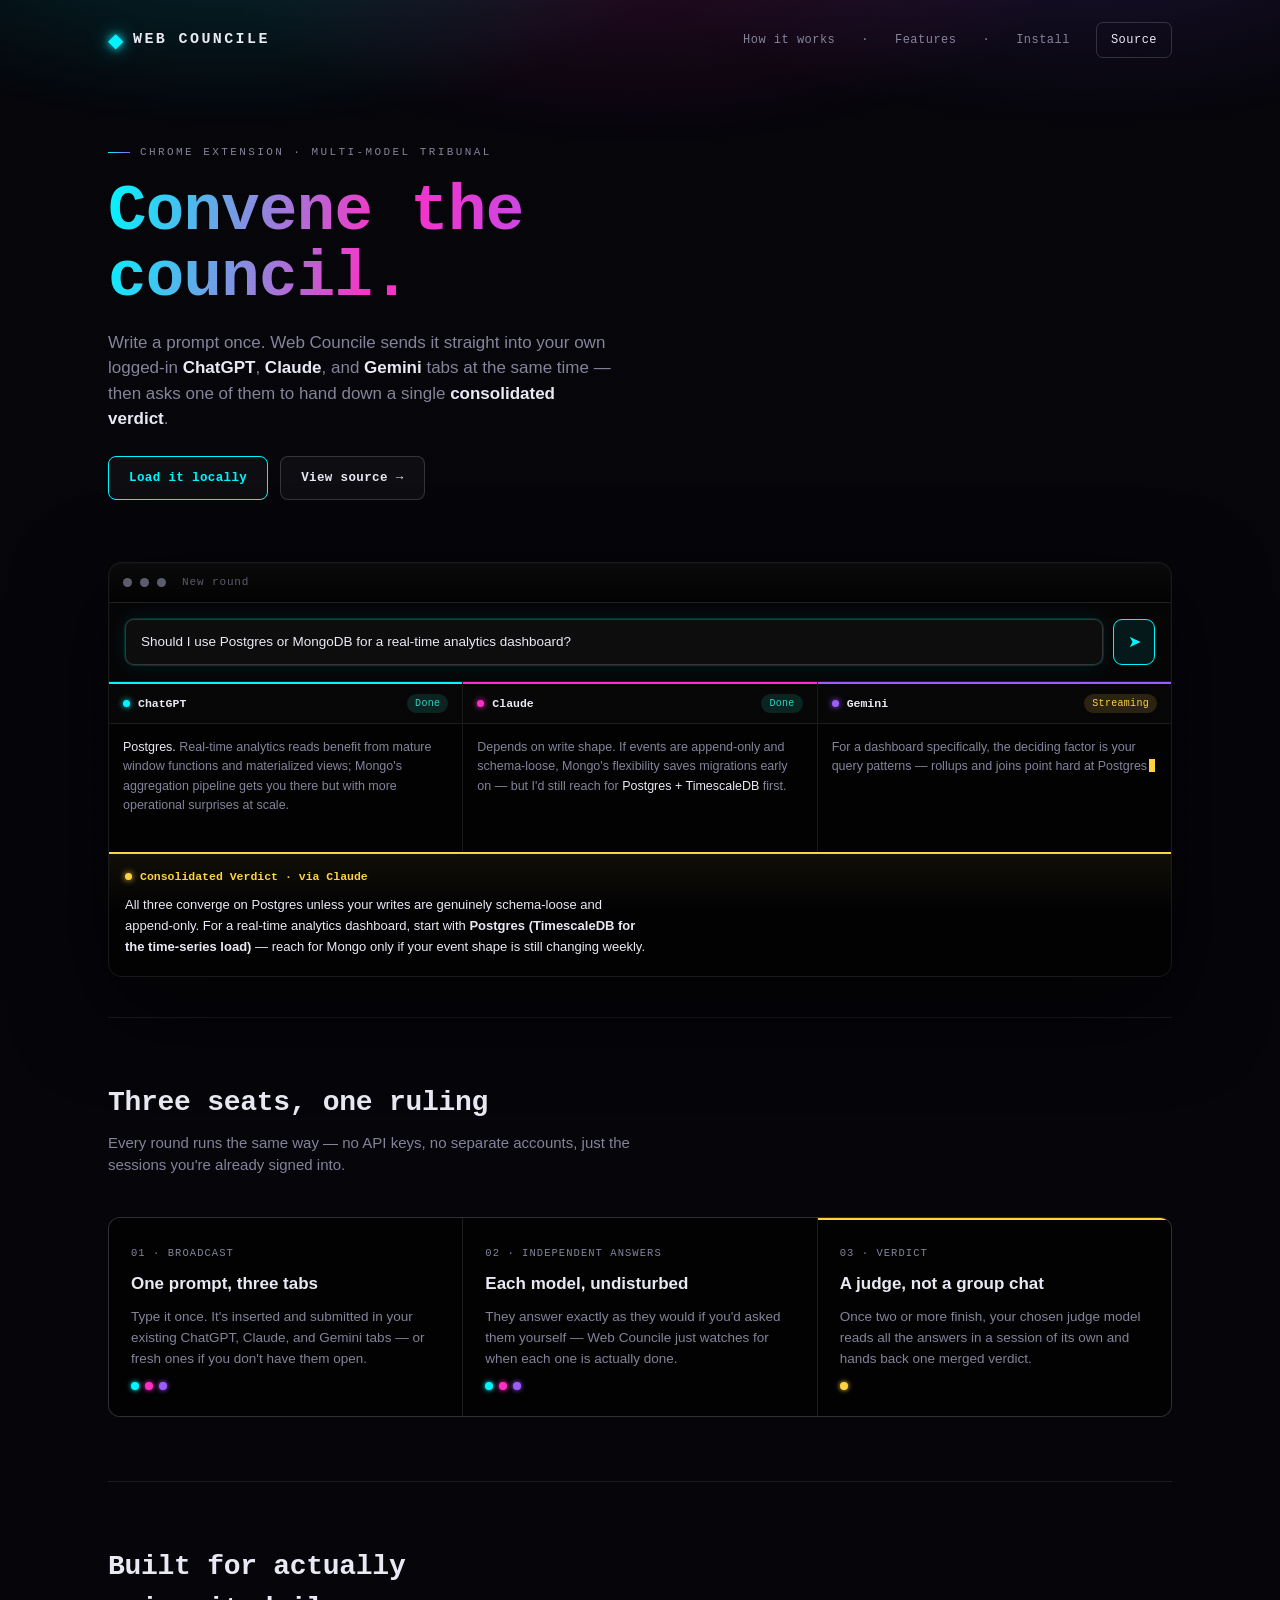
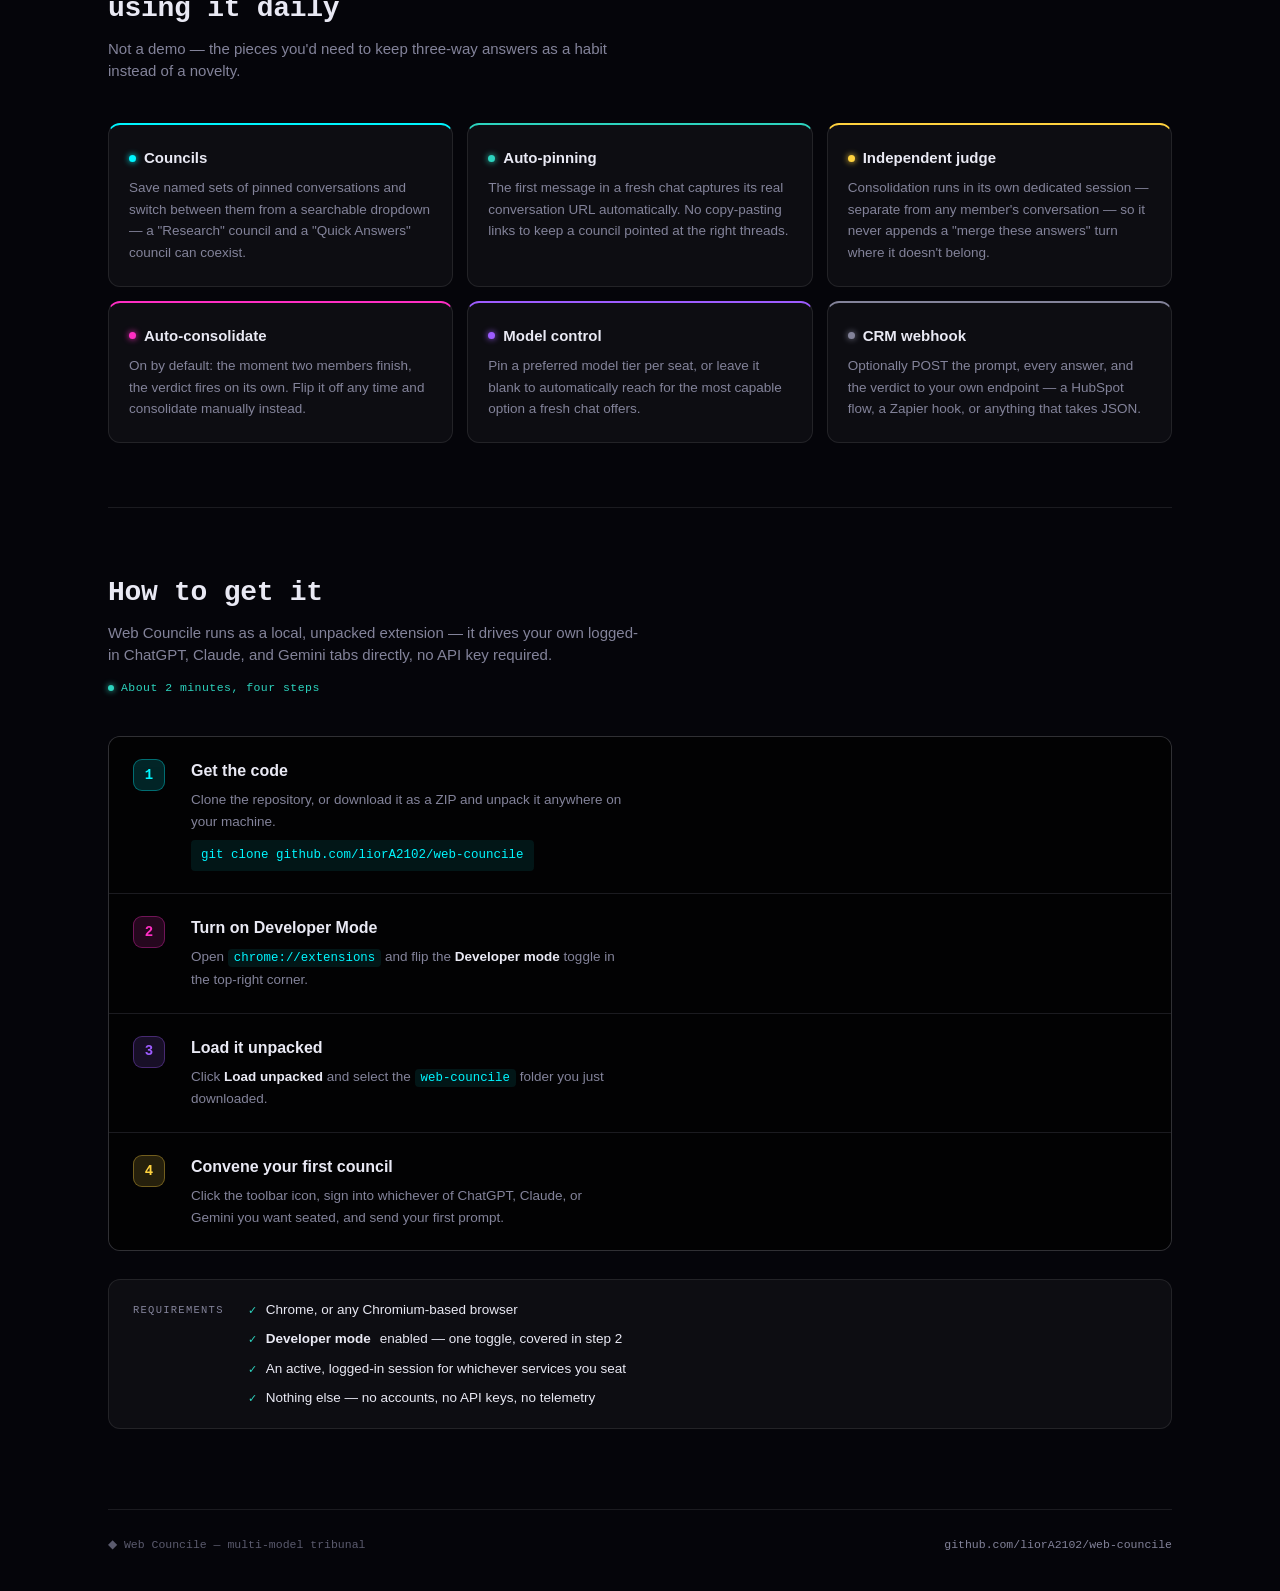
==== docs/index.html @ 03824146 "Add a landing page for GitHub Pages Standalone marketing page reusing the extension's own dark cyber" ====
<!doctype html>
<html lang="en">
<head>
<meta charset="utf-8" />
<meta name="viewport" content="width=device-width, initial-scale=1" />
<title>Web Councile — Multi-Model Tribunal</title>
<meta name="description" content="Web Councile — a Chrome extension that broadcasts one prompt to your ChatGPT, Claude, and Gemini sessions, then hands back a consolidated verdict." />
<style>
  :root {
    color-scheme: dark;

    --bg: #05050a;
    --bg-deep: #020203;
    --panel: rgba(255, 255, 255, 0.035);
    --panel-strong: rgba(255, 255, 255, 0.06);
    --border: rgba(255, 255, 255, 0.09);
    --border-strong: rgba(255, 255, 255, 0.16);
    --fg: #e9e9f4;
    --muted: #83839a;
    --muted-dim: #5b5b6e;

    --cyan: #00f6ff;
    --magenta: #ff2ec4;
    --violet: #9d5cff;
    --gold: #ffd23f;
    --teal: #2dd4bf;
    --red: #ff4d6d;

    --mono: "JetBrains Mono", "Fira Code", "Cascadia Code", ui-monospace,
      "SF Mono", Menlo, Consolas, monospace;
    --sans: -apple-system, "Segoe UI", "Helvetica Neue", Arial, sans-serif;
  }

  * {
    box-sizing: border-box;
  }

  html {
    background: var(--bg);
  }

  body {
    margin: 0;
    font-family: var(--sans);
    background: var(--bg);
    color: var(--fg);
    line-height: 1.5;
    overflow-x: hidden;
  }

  h1, h2, h3 {
    text-wrap: balance;
    margin: 0;
  }

  p {
    margin: 0;
  }

  a {
    color: inherit;
  }

  ::selection {
    background: rgba(0, 246, 255, 0.25);
    color: var(--fg);
  }

  /* ---------- ambience (lifted from the product itself) ---------- */

  .glow-ambient {
    position: fixed;
    inset: 0;
    z-index: 0;
    pointer-events: none;
    background:
      radial-gradient(ellipse 60% 40% at 18% -10%, rgba(0, 246, 255, 0.16), transparent 60%),
      radial-gradient(ellipse 55% 35% at 50% -5%, rgba(255, 46, 196, 0.13), transparent 60%),
      radial-gradient(ellipse 60% 40% at 85% -10%, rgba(157, 92, 255, 0.16), transparent 60%),
      radial-gradient(ellipse 80% 60% at 50% 110%, rgba(255, 210, 63, 0.06), transparent 60%);
  }

  .scanlines {
    position: fixed;
    inset: 0;
    z-index: 30;
    pointer-events: none;
    mix-blend-mode: overlay;
    opacity: 0.45;
    background: repeating-linear-gradient(
      to bottom,
      rgba(255, 255, 255, 0.035) 0px,
      rgba(255, 255, 255, 0.035) 1px,
      transparent 1px,
      transparent 3px
    );
  }

  .page {
    position: relative;
    z-index: 1;
    max-width: 1120px;
    margin: 0 auto;
    padding: 0 28px;
  }

  /* ---------- nav ---------- */

  .nav {
    position: relative;
    z-index: 2;
    display: flex;
    align-items: center;
    justify-content: space-between;
    padding: 22px 28px;
    max-width: 1120px;
    margin: 0 auto;
  }

  .brand {
    display: flex;
    align-items: center;
    gap: 10px;
  }

  .brand-mark {
    color: var(--cyan);
    font-size: 20px;
    text-shadow: 0 0 8px var(--cyan), 0 0 20px rgba(0, 246, 255, 0.6);
    animation: flicker 6s infinite;
  }

  .brand-word {
    font-family: var(--mono);
    font-size: 15px;
    font-weight: 700;
    letter-spacing: 0.16em;
  }

  .nav-links {
    display: flex;
    align-items: center;
    gap: 26px;
    font-family: var(--mono);
    font-size: 12px;
    letter-spacing: 0.04em;
    color: var(--muted);
  }

  .nav-links a {
    text-decoration: none;
    transition: color 0.15s ease;
  }

  .nav-links a:hover,
  .nav-links a:focus-visible {
    color: var(--fg);
  }

  .nav-links .nav-cta {
    padding: 8px 14px;
    border: 1px solid var(--border-strong);
    border-radius: 7px;
    color: var(--fg);
  }

  .nav-links .nav-cta:hover {
    border-color: var(--teal);
    color: var(--teal);
  }

  @media (max-width: 720px) {
    .nav-links span.sep {
      display: none;
    }
    .nav-links a:not(.nav-cta) {
      display: none;
    }
  }

  /* ---------- hero ---------- */

  .hero {
    position: relative;
    padding: 64px 0 40px;
    display: grid;
    gap: 18px;
    justify-items: start;
    opacity: 0;
    animation: rise 0.7s ease 0.05s forwards;
  }

  .eyebrow {
    font-family: var(--mono);
    font-size: 11px;
    letter-spacing: 0.22em;
    text-transform: uppercase;
    color: var(--muted);
    display: flex;
    align-items: center;
    gap: 10px;
  }

  .eyebrow::before {
    content: "";
    width: 22px;
    height: 1px;
    background: linear-gradient(90deg, var(--cyan), var(--violet));
  }

  .hero h1 {
    font-family: var(--mono);
    font-weight: 700;
    font-size: clamp(38px, 6vw, 64px);
    line-height: 1.04;
    letter-spacing: -0.01em;
    background: linear-gradient(100deg, var(--cyan) 0%, var(--magenta) 45%, var(--violet) 85%);
    -webkit-background-clip: text;
    background-clip: text;
    color: transparent;
    max-width: 16ch;
  }

  .hero-sub {
    font-size: 17px;
    color: var(--muted);
    max-width: 54ch;
  }

  .hero-sub b {
    color: var(--fg);
    font-weight: 600;
  }

  .hero-ctas {
    display: flex;
    gap: 12px;
    margin-top: 6px;
    flex-wrap: wrap;
  }

  .btn {
    font-family: var(--mono);
    font-size: 12.5px;
    font-weight: 600;
    letter-spacing: 0.03em;
    padding: 12px 20px;
    border-radius: 8px;
    border: 1px solid var(--border-strong);
    background: var(--panel);
    color: var(--fg);
    cursor: pointer;
    text-decoration: none;
    display: inline-flex;
    align-items: center;
    gap: 8px;
    transition: border-color 0.15s ease, box-shadow 0.15s ease, background 0.15s ease, transform 0.05s ease;
  }

  .btn:active {
    transform: translateY(1px);
  }

  .btn-primary {
    border-color: var(--cyan);
    color: var(--cyan);
  }

  .btn-primary:hover,
  .btn-primary:focus-visible {
    background: rgba(0, 246, 255, 0.08);
    box-shadow: 0 0 20px rgba(0, 246, 255, 0.35);
  }

  .btn-ghost:hover,
  .btn-ghost:focus-visible {
    border-color: var(--fg);
  }

  a.btn:focus-visible,
  button:focus-visible {
    outline: 2px solid var(--teal);
    outline-offset: 2px;
  }

  /* ---------- mockup (recreates the real product UI) ---------- */

  .mockup-wrap {
    margin-top: 44px;
    width: 100%;
    opacity: 0;
    animation: rise 0.7s ease 0.28s forwards;
  }

  .mockup {
    width: 100%;
    border: 1px solid var(--border);
    border-radius: 14px;
    background: var(--bg-deep);
    box-shadow: 0 30px 90px rgba(0, 0, 0, 0.55), 0 0 0 1px rgba(255, 255, 255, 0.02) inset;
    overflow: hidden;
  }

  .mockup-bar {
    display: flex;
    align-items: center;
    gap: 8px;
    padding: 11px 14px;
    border-bottom: 1px solid var(--border);
    background: linear-gradient(to bottom, rgba(255, 255, 255, 0.03), transparent);
  }

  .mockup-dot {
    width: 9px;
    height: 9px;
    border-radius: 50%;
    background: var(--muted-dim);
  }

  .mockup-title {
    margin-left: 8px;
    font-family: var(--mono);
    font-size: 11px;
    letter-spacing: 0.08em;
    color: var(--muted-dim);
  }

  .mock-composer {
    display: flex;
    gap: 10px;
    padding: 16px;
    border-bottom: 1px solid var(--border);
    background: rgba(255, 255, 255, 0.012);
  }

  .mock-prompt {
    flex: 1;
    padding: 12px 15px;
    border-radius: 9px;
    border: 1px solid var(--border-strong);
    background: var(--panel);
    color: var(--fg);
    font-size: 13.5px;
    line-height: 1.5;
    box-shadow: 0 0 0 1px rgba(0, 246, 255, 0.14), 0 0 18px rgba(0, 246, 255, 0.1);
  }

  .mock-send {
    align-self: stretch;
    flex: none;
    width: 42px;
    border-radius: 9px;
    border: 1px solid var(--cyan);
    color: var(--cyan);
    background: rgba(0, 246, 255, 0.08);
    display: flex;
    align-items: center;
    justify-content: center;
    font-size: 16px;
  }

  .mockup-cols {
    display: grid;
    grid-template-columns: repeat(3, 1fr);
    gap: 1px;
    background: var(--border);
  }

  .mcol {
    background: var(--bg-deep);
    border-top: 2px solid transparent;
    min-width: 0;
  }

  .mcol[data-seat="chatgpt"] { border-top-color: var(--cyan); }
  .mcol[data-seat="claude"] { border-top-color: var(--magenta); }
  .mcol[data-seat="gemini"] { border-top-color: var(--violet); }

  .mcol-head {
    display: flex;
    align-items: center;
    gap: 8px;
    padding: 10px 14px;
    border-bottom: 1px solid var(--border);
    background: rgba(255, 255, 255, 0.015);
  }

  .mseat-dot {
    width: 7px;
    height: 7px;
    border-radius: 50%;
    flex: none;
  }

  .mcol[data-seat="chatgpt"] .mseat-dot { background: var(--cyan); box-shadow: 0 0 6px var(--cyan); }
  .mcol[data-seat="claude"] .mseat-dot { background: var(--magenta); box-shadow: 0 0 6px var(--magenta); }
  .mcol[data-seat="gemini"] .mseat-dot { background: var(--violet); box-shadow: 0 0 6px var(--violet); }

  .mcol-name {
    font-family: var(--mono);
    font-weight: 600;
    font-size: 11.5px;
  }

  .mstatus {
    margin-left: auto;
    font-family: var(--mono);
    font-size: 10px;
    letter-spacing: 0.03em;
    padding: 2px 8px;
    border-radius: 999px;
    background: rgba(255, 255, 255, 0.04);
    color: var(--muted);
  }

  .mstatus.done { background: rgba(45, 212, 191, 0.14); color: var(--teal); }
  .mstatus.live { background: rgba(255, 210, 63, 0.14); color: var(--gold); }

  .mresponse {
    padding: 14px;
    font-size: 12.5px;
    line-height: 1.55;
    color: var(--muted);
    min-height: 128px;
  }

  .mresponse b {
    color: var(--fg);
    font-weight: 500;
  }

  .cursor {
    display: inline-block;
    width: 6px;
    height: 13px;
    background: var(--gold);
    margin-left: 2px;
    vertical-align: -2px;
    animation: blink 1s step-end infinite;
  }

  .mverdict {
    border-top: 2px solid var(--gold);
    background: linear-gradient(to bottom, rgba(255, 210, 63, 0.06), var(--bg-deep) 45%);
    padding: 14px 16px 18px;
  }

  .mverdict-head {
    display: flex;
    align-items: center;
    gap: 8px;
    margin-bottom: 10px;
  }

  .mverdict-head .mseat-dot {
    background: var(--gold);
    box-shadow: 0 0 6px var(--gold);
  }

  .mverdict-name {
    font-family: var(--mono);
    font-weight: 600;
    font-size: 11.5px;
    color: var(--gold);
  }

  .mverdict p {
    font-size: 13px;
    line-height: 1.6;
    color: var(--fg);
    max-width: 72ch;
  }

  @media (max-width: 760px) {
    .mockup-cols { grid-template-columns: 1fr; }
    .mresponse { min-height: 0; }
  }

  /* ---------- process ---------- */

  .process {
    padding: 64px 0;
    border-top: 1px solid var(--border);
  }

  .section-head {
    display: grid;
    gap: 8px;
    margin-bottom: 40px;
    max-width: 60ch;
  }

  .section-head h2 {
    font-family: var(--mono);
    font-size: clamp(22px, 3vw, 28px);
    letter-spacing: -0.01em;
  }

  .section-head p {
    color: var(--muted);
    font-size: 15px;
  }

  .steps {
    display: grid;
    grid-template-columns: repeat(3, 1fr);
    gap: 1px;
    background: var(--border);
    border: 1px solid var(--border);
    border-radius: 12px;
    overflow: hidden;
  }

  .step {
    background: var(--bg-deep);
    padding: 26px 22px;
    display: grid;
    gap: 10px;
    border-top: 2px solid transparent;
  }

  .step[data-tone="mix"] { border-top-image: linear-gradient(90deg, var(--cyan), var(--magenta), var(--violet)) 1; }
  .step[data-tone="gold"] { border-top-color: var(--gold); }

  .step-label {
    font-family: var(--mono);
    font-size: 10.5px;
    letter-spacing: 0.1em;
    text-transform: uppercase;
    color: var(--muted);
  }

  .step h3 {
    font-size: 17px;
    font-weight: 600;
  }

  .step p {
    color: var(--muted);
    font-size: 13.5px;
    line-height: 1.55;
  }

  .step-seats {
    display: flex;
    gap: 6px;
    margin-top: 2px;
  }

  .seat-chip {
    width: 8px;
    height: 8px;
    border-radius: 50%;
  }

  .seat-chip.c { background: var(--cyan); box-shadow: 0 0 5px var(--cyan); }
  .seat-chip.m { background: var(--magenta); box-shadow: 0 0 5px var(--magenta); }
  .seat-chip.v { background: var(--violet); box-shadow: 0 0 5px var(--violet); }
  .seat-chip.g { background: var(--gold); box-shadow: 0 0 5px var(--gold); }

  @media (max-width: 760px) {
    .steps { grid-template-columns: 1fr; }
  }

  /* ---------- features ---------- */

  .features {
    padding: 64px 0;
    border-top: 1px solid var(--border);
  }

  .feature-grid {
    display: grid;
    grid-template-columns: repeat(3, 1fr);
    gap: 14px;
  }

  .feature {
    border: 1px solid var(--border);
    border-radius: 12px;
    padding: 22px 20px;
    background: var(--panel);
    border-top: 2px solid var(--fcolor, var(--border-strong));
    transition: border-color 0.15s ease, background 0.15s ease, transform 0.15s ease;
  }

  .feature:hover {
    background: var(--panel-strong);
    transform: translateY(-2px);
  }

  .feature h3 {
    font-size: 15px;
    font-weight: 600;
    margin-bottom: 8px;
    display: flex;
    align-items: center;
    gap: 8px;
  }

  .feature h3::before {
    content: "";
    width: 7px;
    height: 7px;
    border-radius: 50%;
    background: var(--fcolor, var(--muted));
    box-shadow: 0 0 6px var(--fcolor, transparent);
    flex: none;
  }

  .feature p {
    font-size: 13.5px;
    color: var(--muted);
    line-height: 1.6;
  }

  @media (max-width: 900px) {
    .feature-grid { grid-template-columns: repeat(2, 1fr); }
  }
  @media (max-width: 600px) {
    .feature-grid { grid-template-columns: 1fr; }
  }

  /* ---------- install / get started ---------- */

  .install {
    padding: 64px 0 80px;
    border-top: 1px solid var(--border);
  }

  .install-time {
    display: inline-flex;
    align-items: center;
    gap: 7px;
    margin-top: 4px;
    font-family: var(--mono);
    font-size: 11.5px;
    letter-spacing: 0.04em;
    color: var(--teal);
  }

  .install-time::before {
    content: "";
    width: 6px;
    height: 6px;
    border-radius: 50%;
    background: var(--teal);
    box-shadow: 0 0 6px var(--teal);
  }

  .install-steps {
    display: grid;
    gap: 1px;
    background: var(--border);
    border: 1px solid var(--border);
    border-radius: 12px;
    overflow: hidden;
    margin-bottom: 28px;
  }

  .install-step {
    background: var(--bg-deep);
    padding: 22px 24px;
    display: grid;
    grid-template-columns: 40px 1fr;
    gap: 18px;
    align-items: start;
  }

  .install-num {
    width: 32px;
    height: 32px;
    border-radius: 9px;
    display: flex;
    align-items: center;
    justify-content: center;
    font-family: var(--mono);
    font-weight: 700;
    font-size: 14px;
    background: color-mix(in srgb, var(--scolor) 14%, transparent);
    color: var(--scolor);
    box-shadow: inset 0 0 0 1px color-mix(in srgb, var(--scolor) 35%, transparent);
  }

  .install-step[data-tone="cyan"] { --scolor: var(--cyan); }
  .install-step[data-tone="magenta"] { --scolor: var(--magenta); }
  .install-step[data-tone="violet"] { --scolor: var(--violet); }
  .install-step[data-tone="gold"] { --scolor: var(--gold); }

  .install-step h3 {
    font-size: 16px;
    font-weight: 600;
    margin-bottom: 6px;
  }

  .install-step p {
    font-size: 13.5px;
    color: var(--muted);
    line-height: 1.6;
    max-width: 58ch;
  }

  .install-step p b {
    color: var(--fg);
    font-weight: 600;
  }

  .install-step .aside {
    display: block;
    margin-top: 6px;
    font-size: 12.5px;
    color: var(--muted-dim);
  }

  code, .inline-code {
    font-family: var(--mono);
    font-size: 0.92em;
    color: var(--cyan);
    background: rgba(0, 246, 255, 0.08);
    padding: 2px 6px;
    border-radius: 4px;
    white-space: nowrap;
  }

  .inline-code {
    display: inline-block;
    margin-top: 8px;
    padding: 6px 10px;
    font-size: 12.5px;
    white-space: normal;
    overflow-wrap: anywhere;
  }

  @media (max-width: 640px) {
    .install-step {
      grid-template-columns: 1fr;
    }
  }

  .requirements {
    border: 1px solid var(--border);
    border-radius: 12px;
    background: var(--panel);
    padding: 20px 24px;
    display: grid;
    grid-template-columns: auto 1fr;
    gap: 8px 24px;
    align-items: start;
  }

  .requirements-label {
    font-family: var(--mono);
    font-size: 10.5px;
    letter-spacing: 0.12em;
    text-transform: uppercase;
    color: var(--muted);
    white-space: nowrap;
    padding-top: 3px;
  }

  .req-list {
    list-style: none;
    margin: 0;
    padding: 0;
    display: grid;
    gap: 9px;
    font-size: 13.5px;
  }

  .req-list li {
    display: flex;
    align-items: baseline;
    gap: 9px;
  }

  .req-list li::before {
    content: "\2713";
    color: var(--teal);
    font-size: 11px;
    flex: none;
  }

  .req-list b {
    color: var(--fg);
    font-weight: 600;
  }

  @media (max-width: 640px) {
    .requirements {
      grid-template-columns: 1fr;
    }
  }

  /* ---------- footer ---------- */

  .footer {
    border-top: 1px solid var(--border);
    padding: 26px 0 40px;
    display: flex;
    justify-content: space-between;
    align-items: center;
    flex-wrap: wrap;
    gap: 12px;
    font-family: var(--mono);
    font-size: 11.5px;
    color: var(--muted-dim);
  }

  .footer a {
    color: var(--muted);
    text-decoration: none;
  }

  .footer a:hover {
    color: var(--teal);
  }

  /* ---------- motion ---------- */

  @keyframes rise {
    from { opacity: 0; transform: translateY(14px); }
    to { opacity: 1; transform: translateY(0); }
  }

  @keyframes flicker {
    0%, 96%, 100% { opacity: 1; }
    97% { opacity: 0.4; }
    98% { opacity: 1; }
    99% { opacity: 0.6; }
  }

  @keyframes blink {
    0%, 49% { opacity: 1; }
    50%, 100% { opacity: 0; }
  }

  @media (prefers-reduced-motion: reduce) {
    .hero, .mockup-wrap, .brand-mark, .cursor {
      animation: none !important;
      opacity: 1 !important;
    }
  }
</style>
</head>
<body>

<div class="glow-ambient" aria-hidden="true"></div>
<div class="scanlines" aria-hidden="true"></div>

<nav class="nav">
  <div class="brand">
    <span class="brand-mark">&#9670;</span>
    <span class="brand-word">WEB&nbsp;COUNCILE</span>
  </div>
  <div class="nav-links">
    <a href="#process">How it works</a>
    <span class="sep">&middot;</span>
    <a href="#features">Features</a>
    <span class="sep">&middot;</span>
    <a href="#install">Install</a>
    <a class="nav-cta" href="https://github.com/liorA2102/web-councile" target="_blank" rel="noopener">Source</a>
  </div>
</nav>

<main class="page">
  <section class="hero">
    <div class="eyebrow">Chrome extension &middot; multi-model tribunal</div>
    <h1>Convene the council.</h1>
    <p class="hero-sub">
      Write a prompt once. Web Councile sends it straight into your own
      logged-in <b>ChatGPT</b>, <b>Claude</b>, and <b>Gemini</b> tabs at the
      same time — then asks one of them to hand down a single
      <b>consolidated verdict</b>.
    </p>
    <div class="hero-ctas">
      <a class="btn btn-primary" href="#install">Load it locally</a>
      <a class="btn btn-ghost" href="https://github.com/liorA2102/web-councile" target="_blank" rel="noopener">View source &rarr;</a>
    </div>

    <div class="mockup-wrap">
      <div class="mockup">
        <div class="mockup-bar">
          <span class="mockup-dot"></span><span class="mockup-dot"></span><span class="mockup-dot"></span>
          <span class="mockup-title">New round</span>
        </div>
        <div class="mock-composer">
          <div class="mock-prompt">Should I use Postgres or MongoDB for a real-time analytics dashboard?</div>
          <div class="mock-send">&#10148;</div>
        </div>
        <div class="mockup-cols">
          <div class="mcol" data-seat="chatgpt">
            <div class="mcol-head">
              <span class="mseat-dot"></span>
              <span class="mcol-name">ChatGPT</span>
              <span class="mstatus done">Done</span>
            </div>
            <div class="mresponse">
              <b>Postgres.</b> Real-time analytics reads benefit from mature
              window functions and materialized views; Mongo's aggregation
              pipeline gets you there but with more operational surprises
              at scale.
            </div>
          </div>
          <div class="mcol" data-seat="claude">
            <div class="mcol-head">
              <span class="mseat-dot"></span>
              <span class="mcol-name">Claude</span>
              <span class="mstatus done">Done</span>
            </div>
            <div class="mresponse">
              Depends on write shape. If events are append-only and
              schema-loose, Mongo's flexibility saves migrations early on —
              but I'd still reach for <b>Postgres + TimescaleDB</b> first.
            </div>
          </div>
          <div class="mcol" data-seat="gemini">
            <div class="mcol-head">
              <span class="mseat-dot"></span>
              <span class="mcol-name">Gemini</span>
              <span class="mstatus live">Streaming</span>
            </div>
            <div class="mresponse">
              For a dashboard specifically, the deciding factor is your
              query patterns — rollups and joins point hard at
              Postgres<span class="cursor"></span>
            </div>
          </div>
        </div>
        <div class="mverdict">
          <div class="mverdict-head">
            <span class="mseat-dot"></span>
            <span class="mverdict-name">Consolidated Verdict &middot; via Claude</span>
          </div>
          <p>
            All three converge on Postgres unless your writes are genuinely
            schema-loose and append-only. For a real-time analytics
            dashboard, start with <b>Postgres (TimescaleDB for the
            time-series load)</b> — reach for Mongo only if your event
            shape is still changing weekly.
          </p>
        </div>
      </div>
    </div>
  </section>

  <section class="process" id="process">
    <div class="section-head">
      <h2>Three seats, one ruling</h2>
      <p>Every round runs the same way — no API keys, no separate accounts, just the sessions you're already signed into.</p>
    </div>
    <div class="steps">
      <div class="step" data-tone="mix">
        <div class="step-label">01 &middot; Broadcast</div>
        <h3>One prompt, three tabs</h3>
        <p>Type it once. It's inserted and submitted in your existing ChatGPT, Claude, and Gemini tabs — or fresh ones if you don't have them open.</p>
        <div class="step-seats"><span class="seat-chip c"></span><span class="seat-chip m"></span><span class="seat-chip v"></span></div>
      </div>
      <div class="step" data-tone="mix">
        <div class="step-label">02 &middot; Independent answers</div>
        <h3>Each model, undisturbed</h3>
        <p>They answer exactly as they would if you'd asked them yourself — Web Councile just watches for when each one is actually done.</p>
        <div class="step-seats"><span class="seat-chip c"></span><span class="seat-chip m"></span><span class="seat-chip v"></span></div>
      </div>
      <div class="step" data-tone="gold">
        <div class="step-label">03 &middot; Verdict</div>
        <h3>A judge, not a group chat</h3>
        <p>Once two or more finish, your chosen judge model reads all the answers in a session of its own and hands back one merged verdict.</p>
        <div class="step-seats"><span class="seat-chip g"></span></div>
      </div>
    </div>
  </section>

  <section class="features" id="features">
    <div class="section-head">
      <h2>Built for actually using it daily</h2>
      <p>Not a demo — the pieces you'd need to keep three-way answers as a habit instead of a novelty.</p>
    </div>
    <div class="feature-grid">
      <div class="feature" style="--fcolor: var(--cyan)">
        <h3>Councils</h3>
        <p>Save named sets of pinned conversations and switch between them from a searchable dropdown — a "Research" council and a "Quick Answers" council can coexist.</p>
      </div>
      <div class="feature" style="--fcolor: var(--teal)">
        <h3>Auto-pinning</h3>
        <p>The first message in a fresh chat captures its real conversation URL automatically. No copy-pasting links to keep a council pointed at the right threads.</p>
      </div>
      <div class="feature" style="--fcolor: var(--gold)">
        <h3>Independent judge</h3>
        <p>Consolidation runs in its own dedicated session — separate from any member's conversation — so it never appends a "merge these answers" turn where it doesn't belong.</p>
      </div>
      <div class="feature" style="--fcolor: var(--magenta)">
        <h3>Auto-consolidate</h3>
        <p>On by default: the moment two members finish, the verdict fires on its own. Flip it off any time and consolidate manually instead.</p>
      </div>
      <div class="feature" style="--fcolor: var(--violet)">
        <h3>Model control</h3>
        <p>Pin a preferred model tier per seat, or leave it blank to automatically reach for the most capable option a fresh chat offers.</p>
      </div>
      <div class="feature" style="--fcolor: var(--muted)">
        <h3>CRM webhook</h3>
        <p>Optionally POST the prompt, every answer, and the verdict to your own endpoint — a HubSpot flow, a Zapier hook, or anything that takes JSON.</p>
      </div>
    </div>
  </section>

  <section class="install" id="install">
    <div class="section-head">
      <h2>How to get it</h2>
      <p>
        Web Councile runs as a local, unpacked extension — it drives your
        own logged-in ChatGPT, Claude, and Gemini tabs directly, no API key
        required.
      </p>
      <span class="install-time">About 2 minutes, four steps</span>
    </div>

    <div class="install-steps">
      <div class="install-step" data-tone="cyan">
        <div class="install-num">1</div>
        <div>
          <h3>Get the code</h3>
          <p>Clone the repository, or download it as a ZIP and unpack it anywhere on your machine.</p>
          <span class="inline-code">git clone github.com/liorA2102/web-councile</span>
        </div>
      </div>
      <div class="install-step" data-tone="magenta">
        <div class="install-num">2</div>
        <div>
          <h3>Turn on Developer Mode</h3>
          <p>Open <code>chrome://extensions</code> and flip the <b>Developer mode</b> toggle in the top-right corner.</p>
        </div>
      </div>
      <div class="install-step" data-tone="violet">
        <div class="install-num">3</div>
        <div>
          <h3>Load it unpacked</h3>
          <p>Click <b>Load unpacked</b> and select the <code>web-councile</code> folder you just downloaded.</p>
        </div>
      </div>
      <div class="install-step" data-tone="gold">
        <div class="install-num">4</div>
        <div>
          <h3>Convene your first council</h3>
          <p>Click the toolbar icon, sign into whichever of ChatGPT, Claude, or Gemini you want seated, and send your first prompt.</p>
        </div>
      </div>
    </div>

    <div class="requirements">
      <div class="requirements-label">Requirements</div>
      <ul class="req-list">
        <li>Chrome, or any Chromium-based browser</li>
        <li><b>Developer mode</b> enabled — one toggle, covered in step 2</li>
        <li>An active, logged-in session for whichever services you seat</li>
        <li>Nothing else — no accounts, no API keys, no telemetry</li>
      </ul>
    </div>
  </section>

  <footer class="footer">
    <span>&#9670; Web Councile &mdash; multi-model tribunal</span>
    <a href="https://github.com/liorA2102/web-councile" target="_blank" rel="noopener">github.com/liorA2102/web-councile</a>
  </footer>
</main>
</body>
</html>
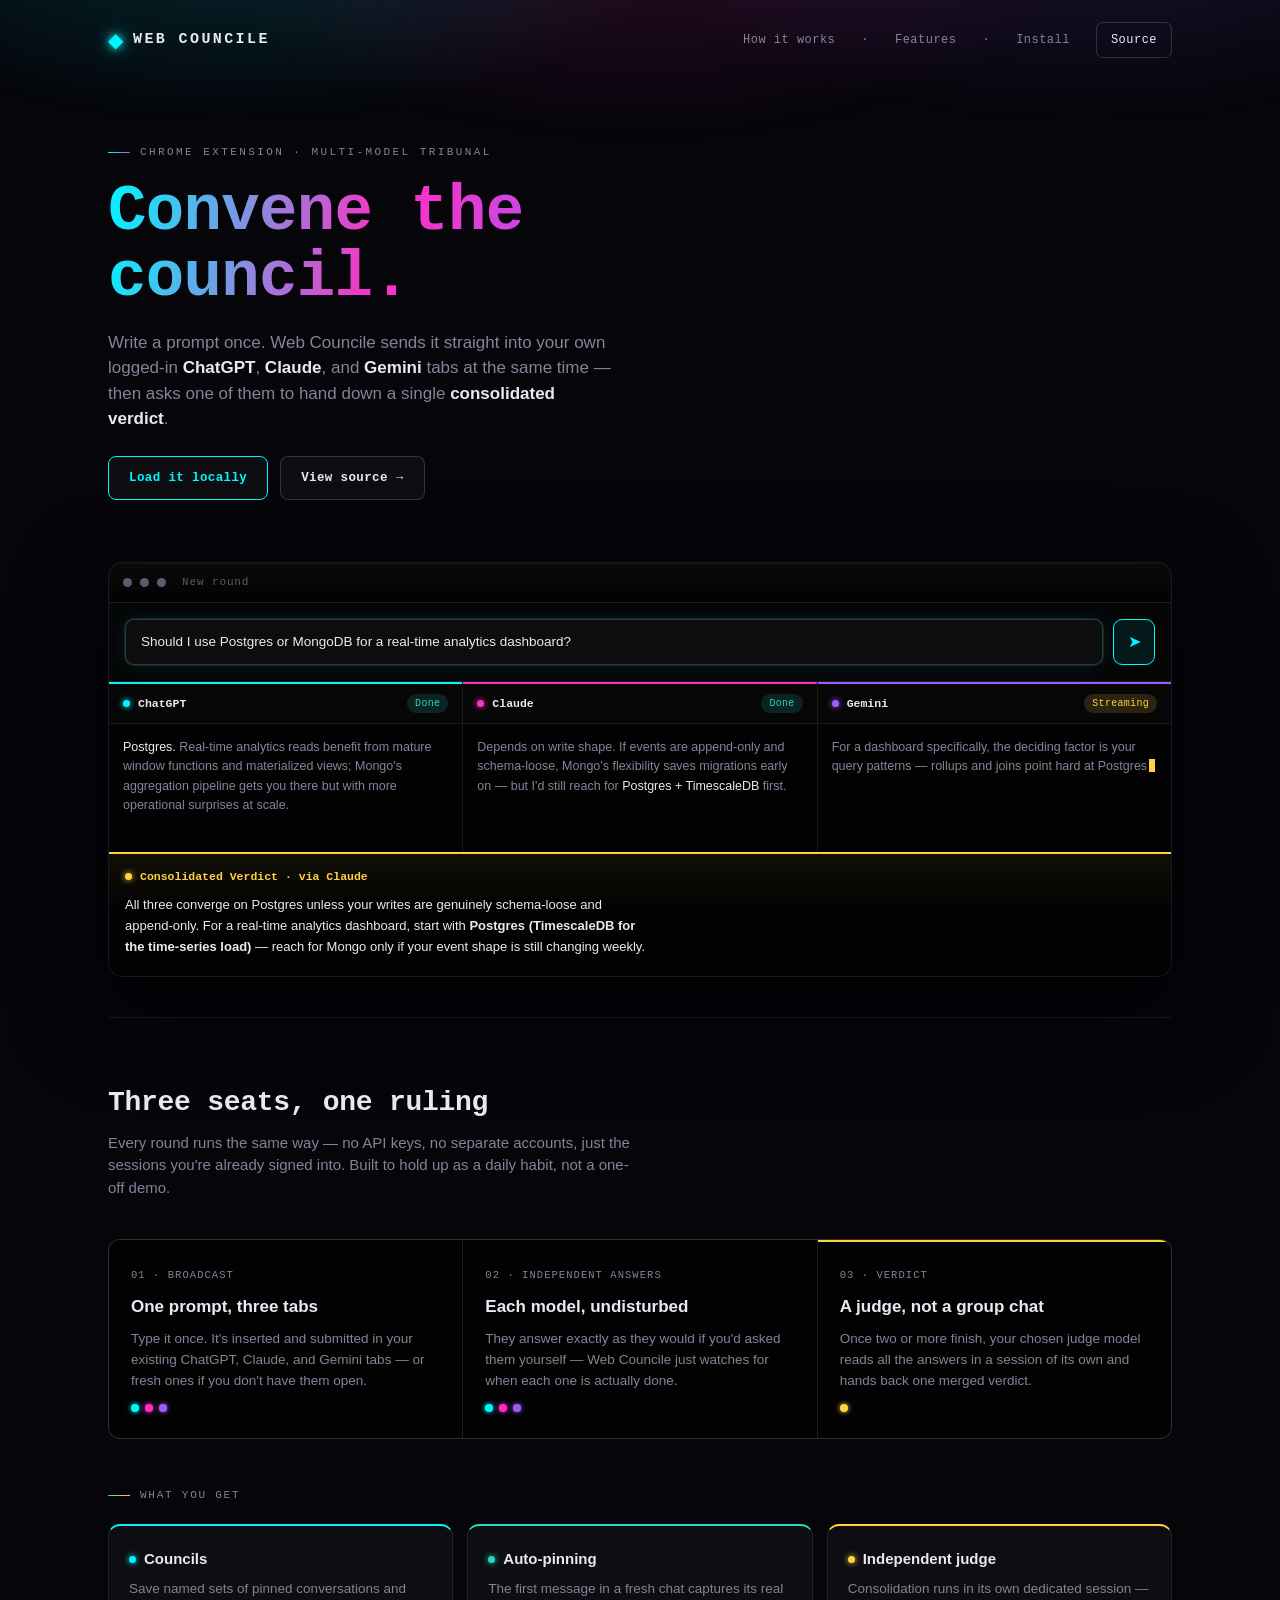
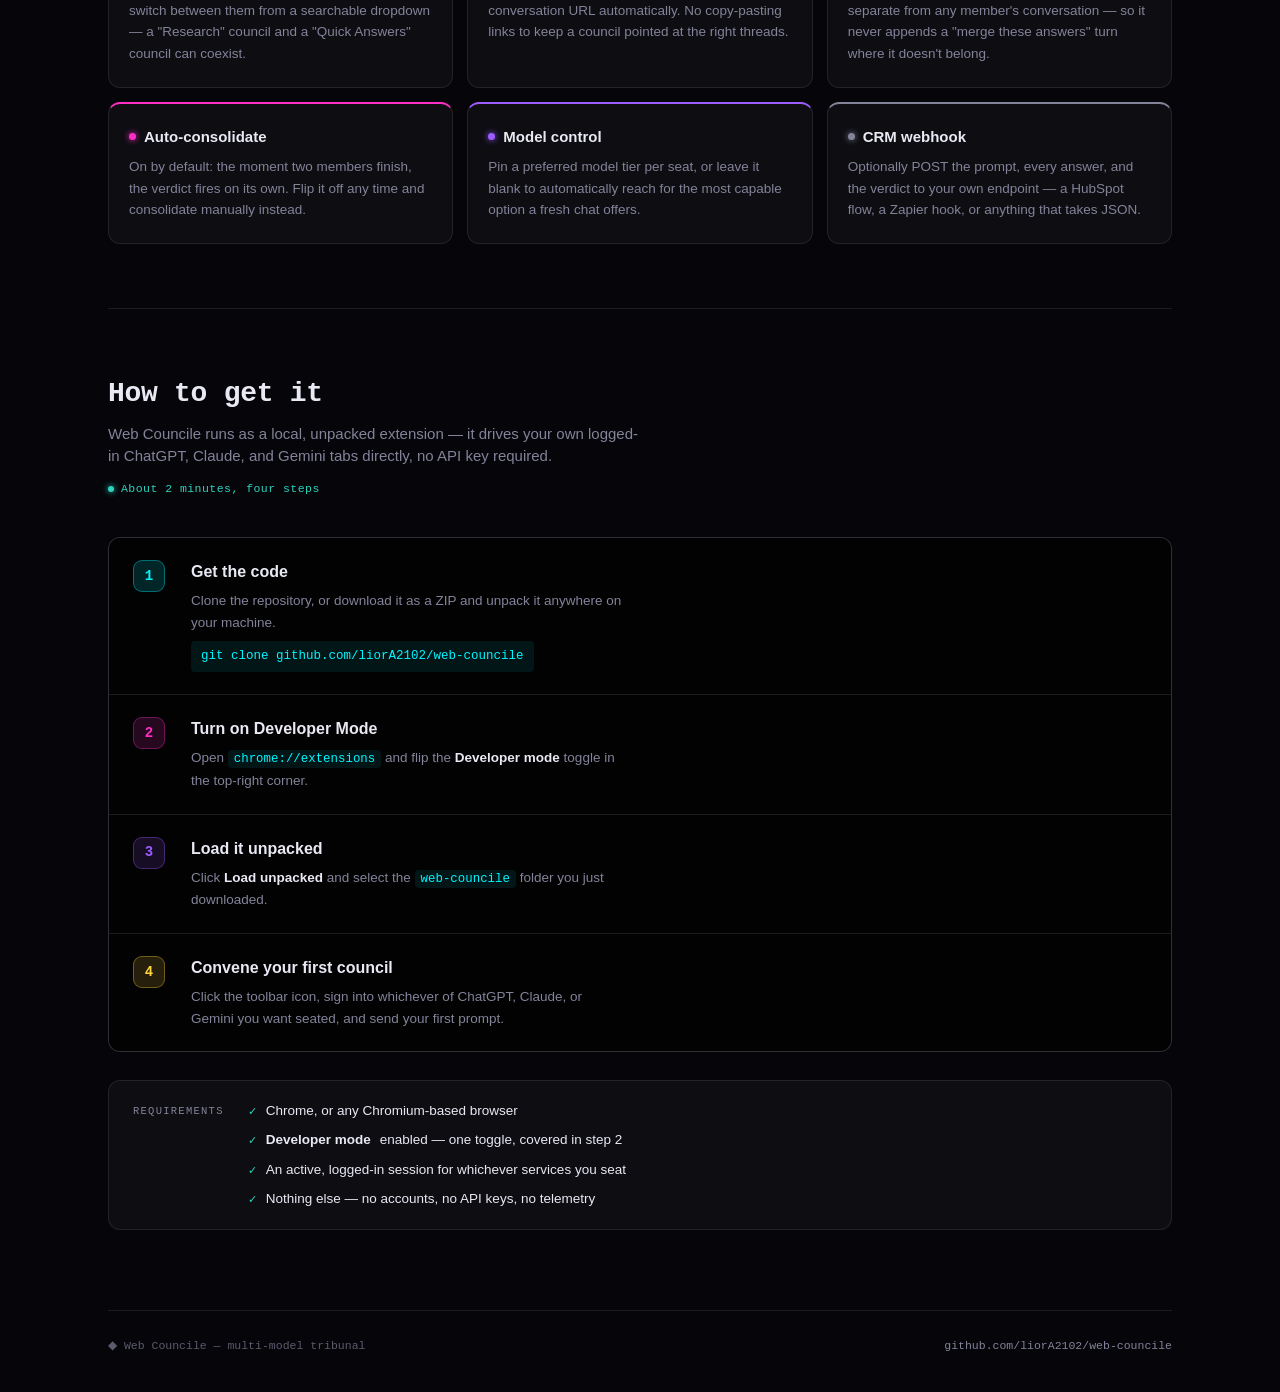
==== commit 4373fc40: "Merge the how-it-works and features sections on the landing page Two consecutive full sections, each" ====
--- a/docs/index.html
+++ b/docs/index.html
@@ -476,11 +476,30 @@
     .mresponse { min-height: 0; }
   }
 
-  /* ---------- process ---------- */
-
-  .process {
+  /* ---------- capabilities (process + features, one section) ---------- */
+
+  .capabilities {
     padding: 64px 0;
     border-top: 1px solid var(--border);
+  }
+
+  .subhead {
+    display: flex;
+    align-items: center;
+    gap: 10px;
+    margin: 48px 0 20px;
+    font-family: var(--mono);
+    font-size: 11px;
+    letter-spacing: 0.16em;
+    text-transform: uppercase;
+    color: var(--muted);
+  }
+
+  .subhead::before {
+    content: "";
+    width: 22px;
+    height: 1px;
+    background: linear-gradient(90deg, var(--teal), var(--gold));
   }
 
   .section-head {
@@ -560,13 +579,6 @@
 
   @media (max-width: 760px) {
     .steps { grid-template-columns: 1fr; }
-  }
-
-  /* ---------- features ---------- */
-
-  .features {
-    padding: 64px 0;
-    border-top: 1px solid var(--border);
   }
 
   .feature-grid {
@@ -943,10 +955,10 @@
     </div>
   </section>
 
-  <section class="process" id="process">
+  <section class="capabilities" id="process">
     <div class="section-head">
       <h2>Three seats, one ruling</h2>
-      <p>Every round runs the same way — no API keys, no separate accounts, just the sessions you're already signed into.</p>
+      <p>Every round runs the same way — no API keys, no separate accounts, just the sessions you're already signed into. Built to hold up as a daily habit, not a one-off demo.</p>
     </div>
     <div class="steps">
       <div class="step" data-tone="mix">
@@ -968,13 +980,8 @@
         <div class="step-seats"><span class="seat-chip g"></span></div>
       </div>
     </div>
-  </section>
-
-  <section class="features" id="features">
-    <div class="section-head">
-      <h2>Built for actually using it daily</h2>
-      <p>Not a demo — the pieces you'd need to keep three-way answers as a habit instead of a novelty.</p>
-    </div>
+
+    <div class="subhead" id="features">What you get</div>
     <div class="feature-grid">
       <div class="feature" style="--fcolor: var(--cyan)">
         <h3>Councils</h3>
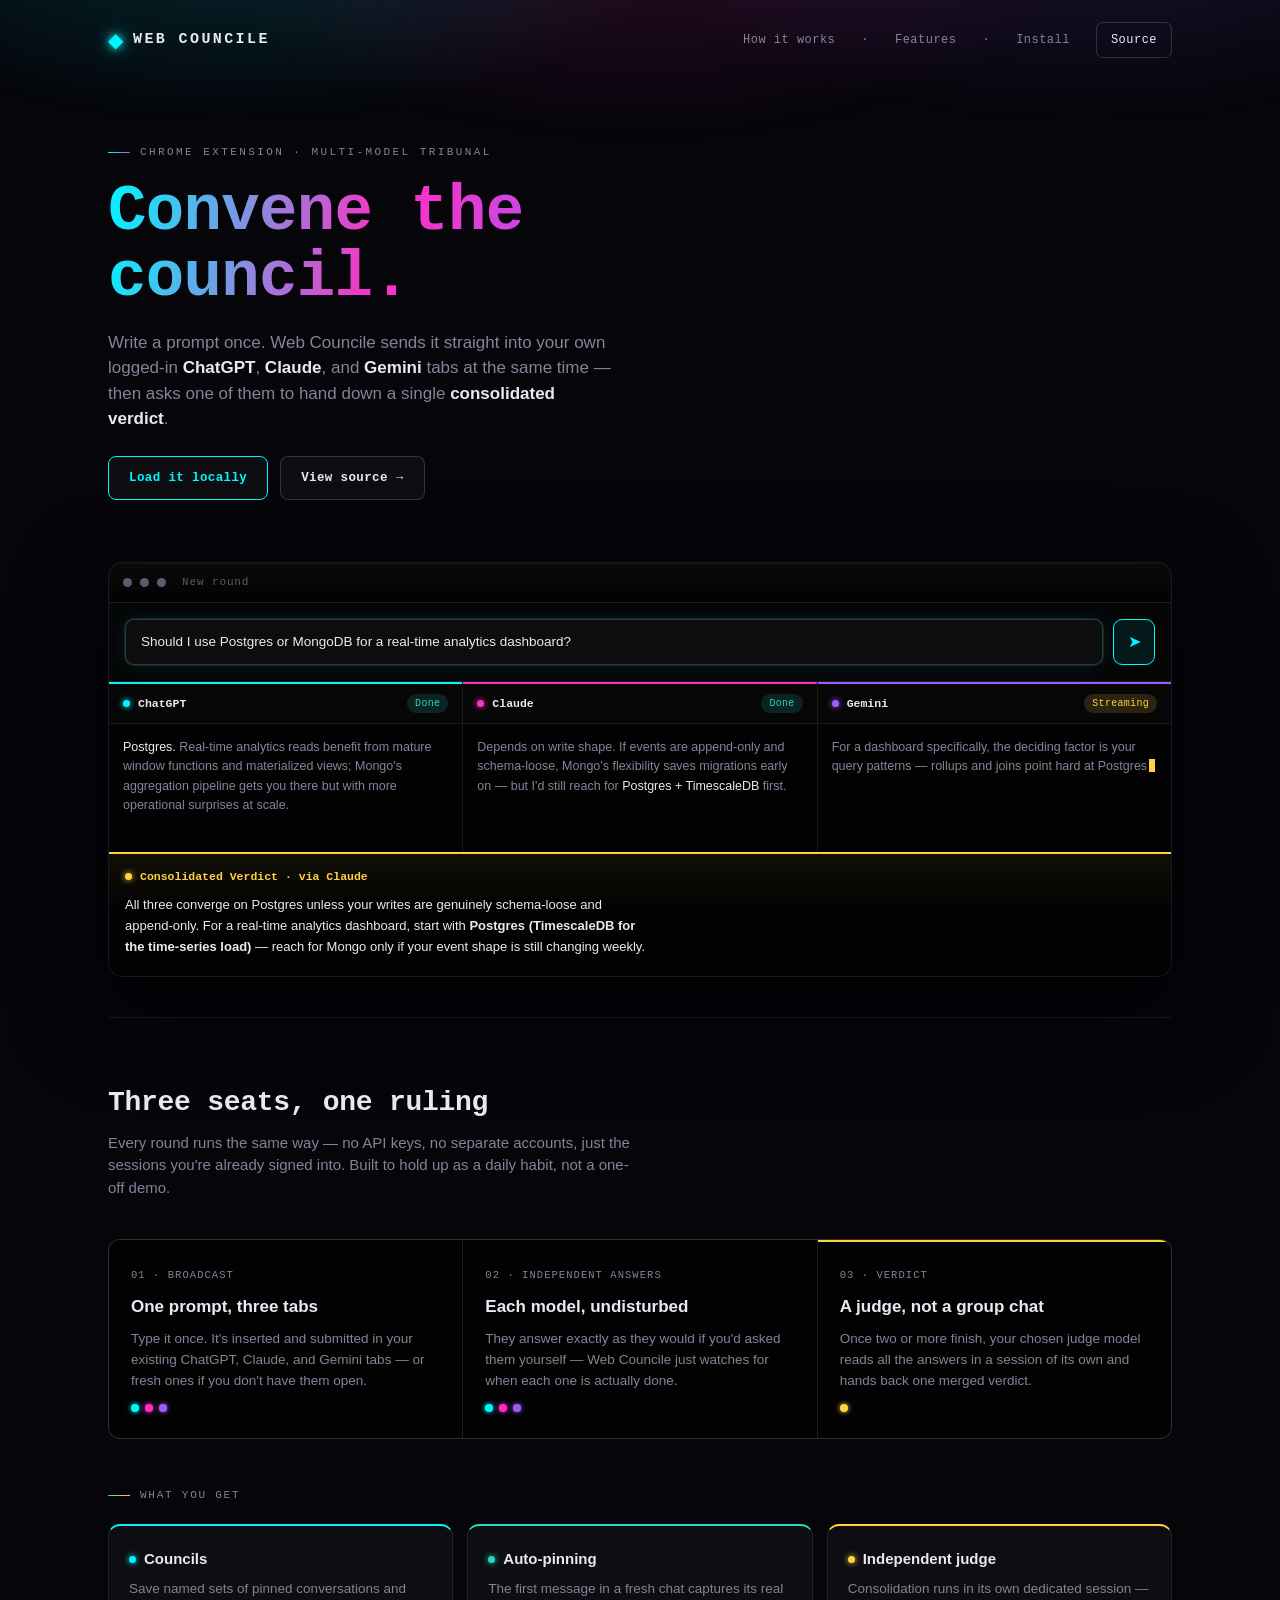
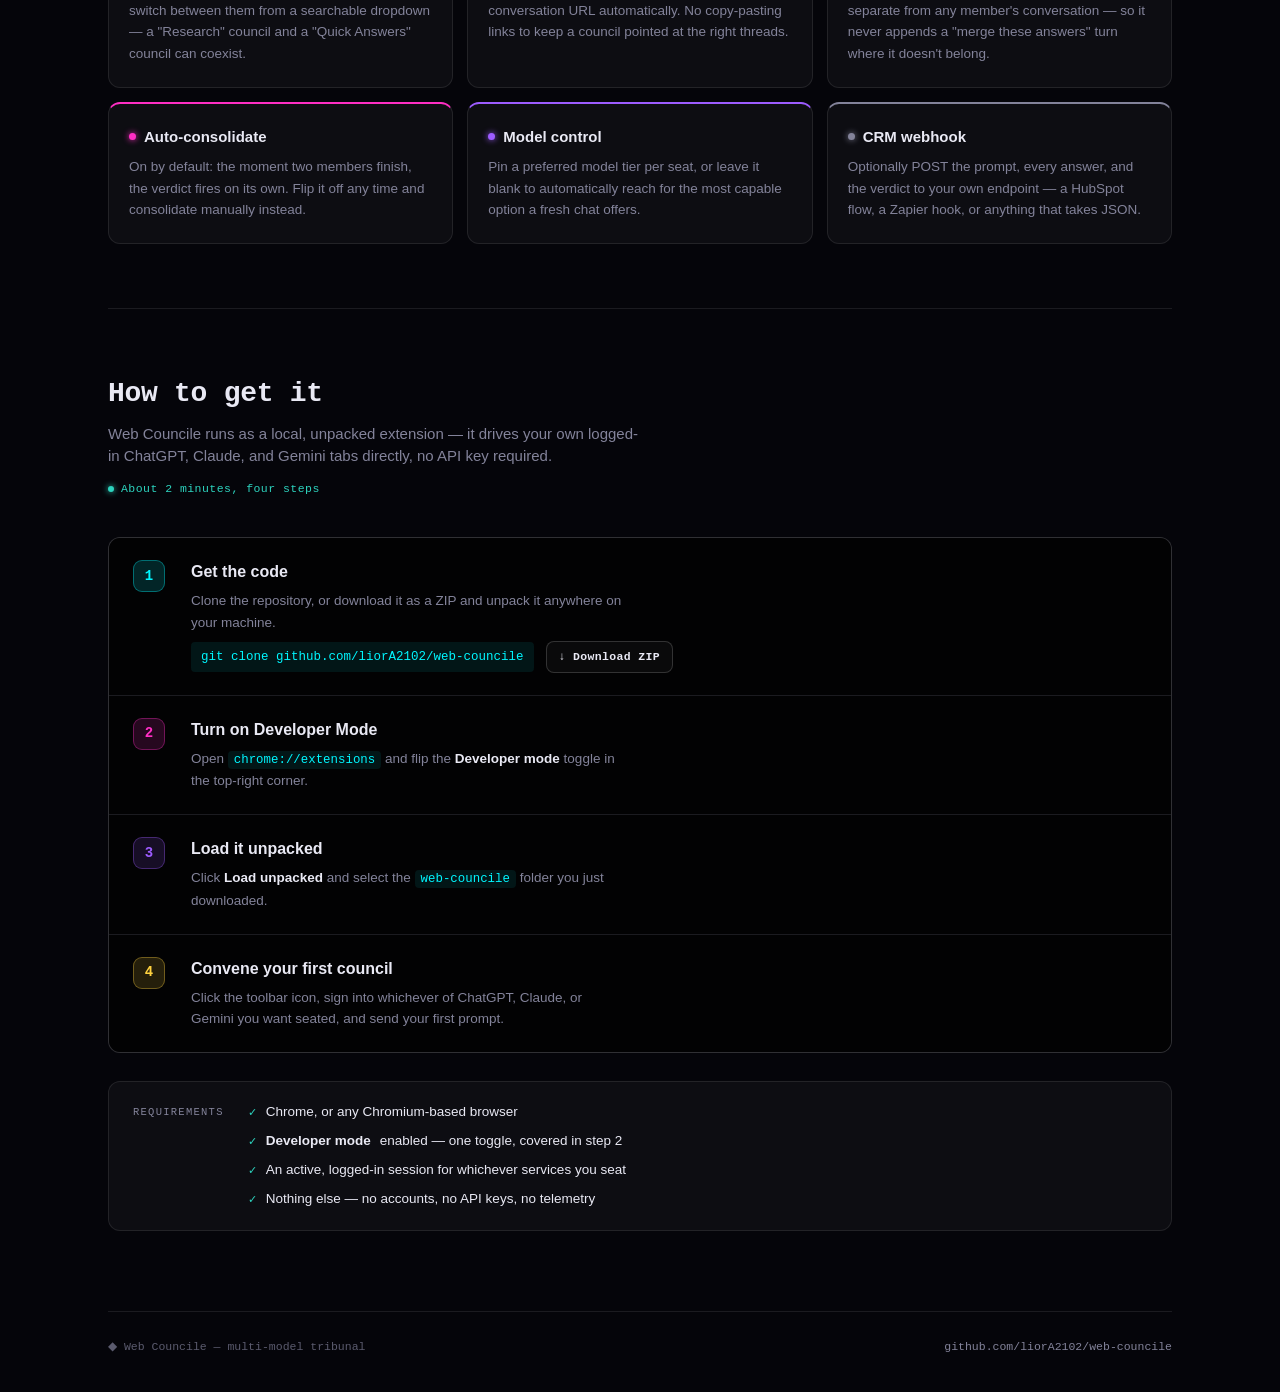
==== commit 1422d6bb: "Add a Download ZIP button alongside the git clone step Gives non-git users a one-click path to grab " ====
--- a/docs/index.html
+++ b/docs/index.html
@@ -741,6 +741,23 @@
     font-size: 12.5px;
     white-space: normal;
     overflow-wrap: anywhere;
+  }
+
+  .get-code-row {
+    display: flex;
+    align-items: center;
+    flex-wrap: wrap;
+    gap: 12px;
+  }
+
+  .get-code-row .inline-code {
+    margin-top: 8px;
+  }
+
+  .btn-sm {
+    padding: 6px 12px;
+    font-size: 11.5px;
+    margin-top: 8px;
   }
 
   @media (max-width: 640px) {
@@ -1027,7 +1044,10 @@
         <div>
           <h3>Get the code</h3>
           <p>Clone the repository, or download it as a ZIP and unpack it anywhere on your machine.</p>
-          <span class="inline-code">git clone github.com/liorA2102/web-councile</span>
+          <div class="get-code-row">
+            <span class="inline-code">git clone github.com/liorA2102/web-councile</span>
+            <a class="btn btn-ghost btn-sm" href="https://github.com/liorA2102/web-councile/archive/refs/heads/main.zip">&#8595; Download ZIP</a>
+          </div>
         </div>
       </div>
       <div class="install-step" data-tone="magenta">
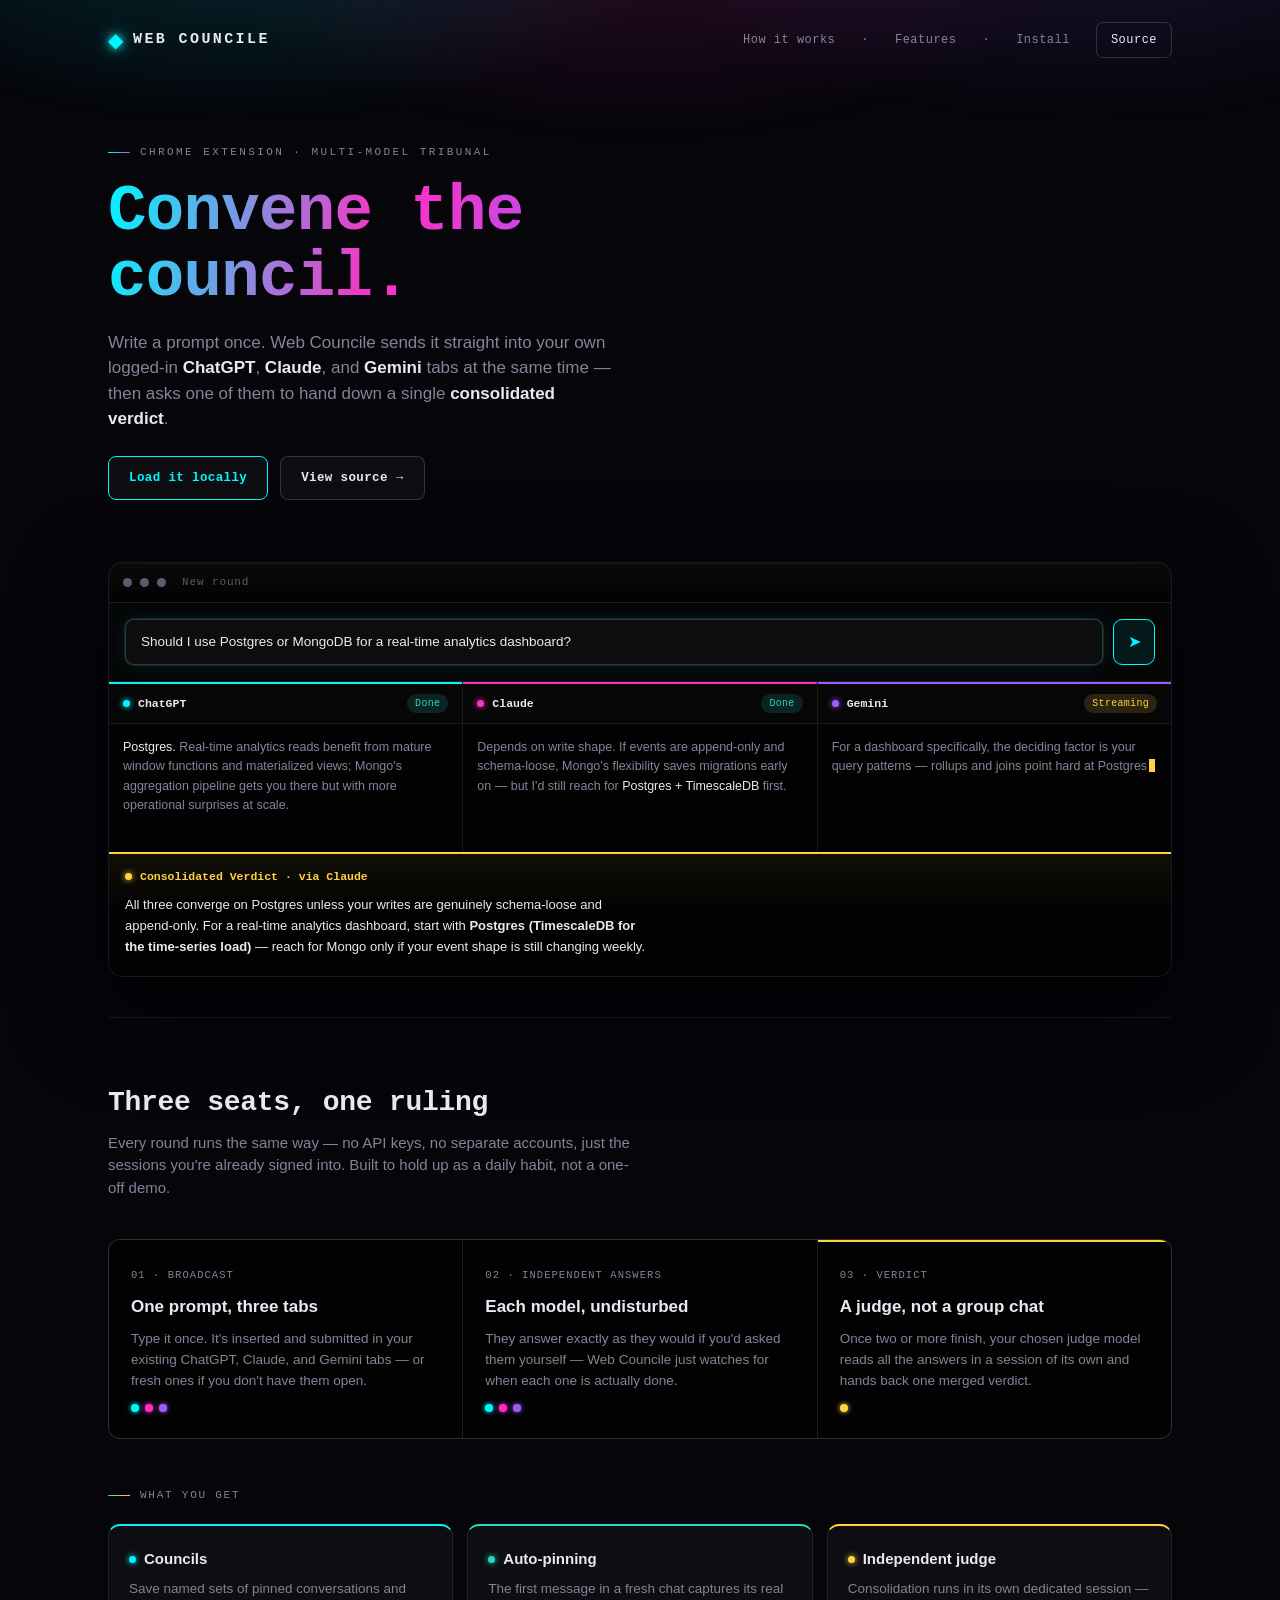
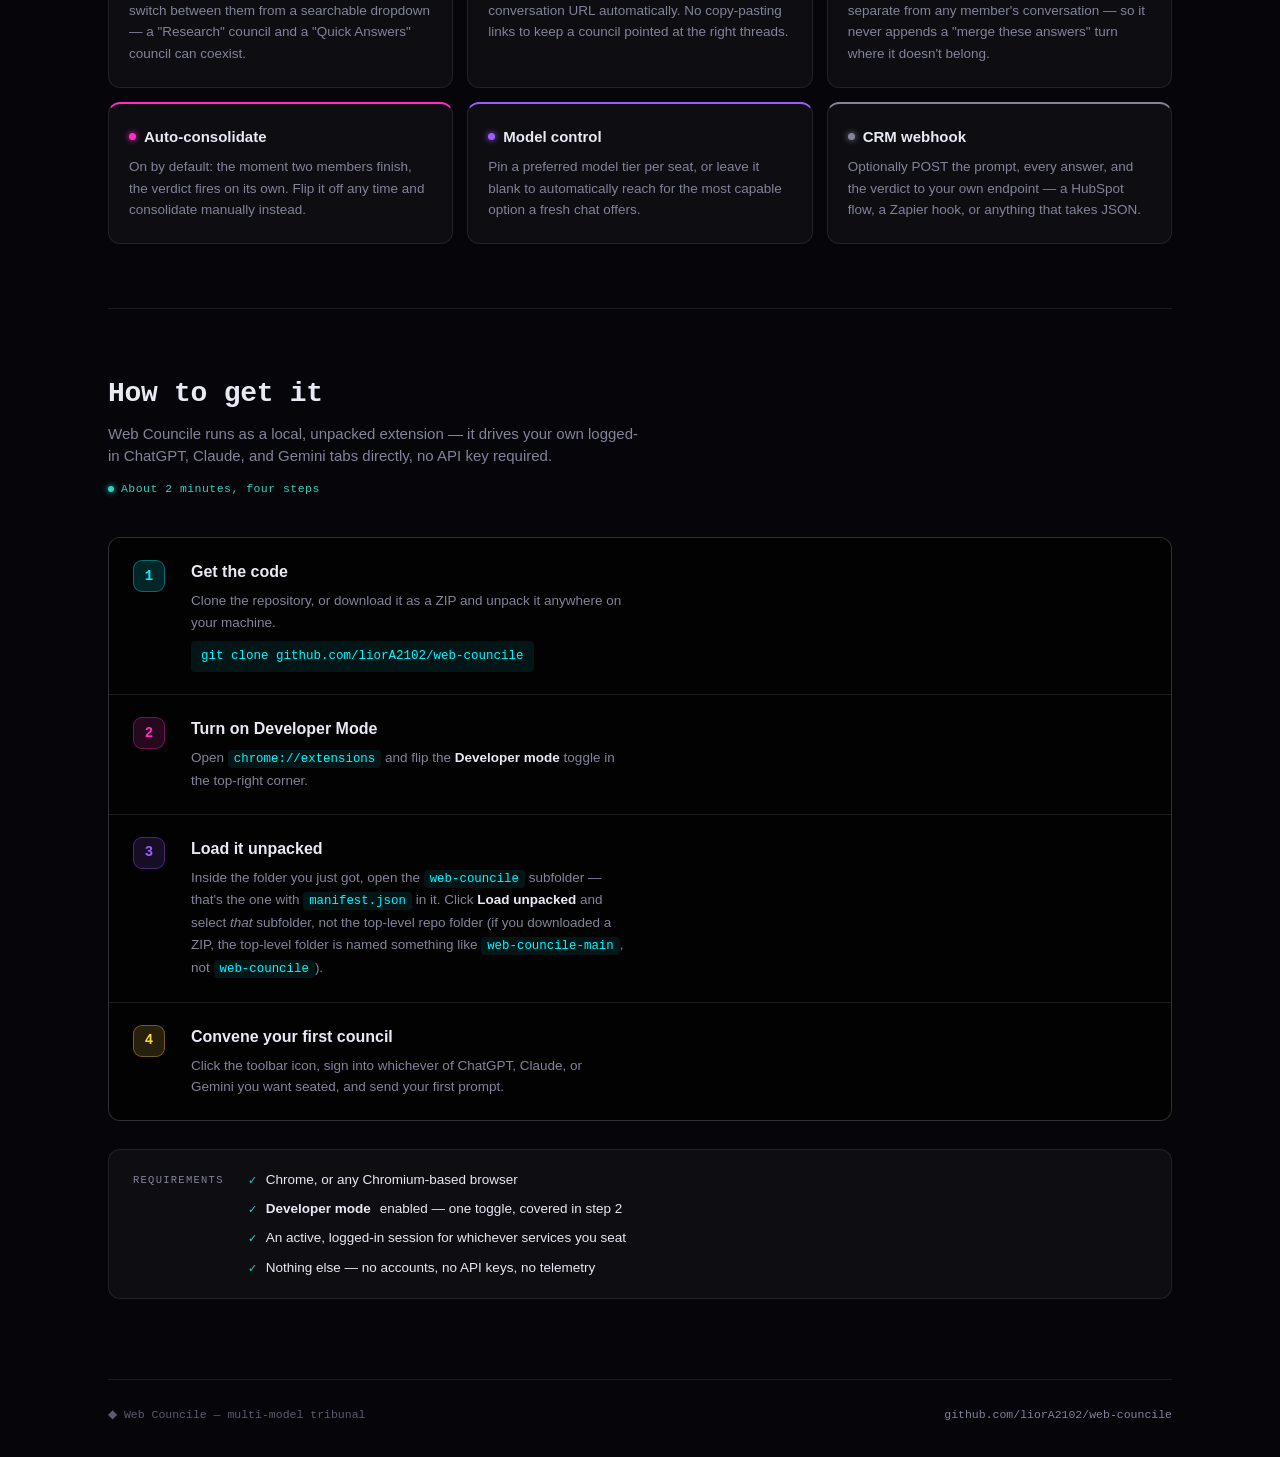
==== commit 82c6b58f: "Clarify install instructions: select the web-councile subfolder A user downloaded the repo as a ZIP " ====
--- a/docs/index.html
+++ b/docs/index.html
@@ -741,23 +741,6 @@
     font-size: 12.5px;
     white-space: normal;
     overflow-wrap: anywhere;
-  }
-
-  .get-code-row {
-    display: flex;
-    align-items: center;
-    flex-wrap: wrap;
-    gap: 12px;
-  }
-
-  .get-code-row .inline-code {
-    margin-top: 8px;
-  }
-
-  .btn-sm {
-    padding: 6px 12px;
-    font-size: 11.5px;
-    margin-top: 8px;
   }
 
   @media (max-width: 640px) {
@@ -1044,10 +1027,7 @@
         <div>
           <h3>Get the code</h3>
           <p>Clone the repository, or download it as a ZIP and unpack it anywhere on your machine.</p>
-          <div class="get-code-row">
-            <span class="inline-code">git clone github.com/liorA2102/web-councile</span>
-            <a class="btn btn-ghost btn-sm" href="https://github.com/liorA2102/web-councile/archive/refs/heads/main.zip">&#8595; Download ZIP</a>
-          </div>
+          <span class="inline-code">git clone github.com/liorA2102/web-councile</span>
         </div>
       </div>
       <div class="install-step" data-tone="magenta">
@@ -1061,7 +1041,7 @@
         <div class="install-num">3</div>
         <div>
           <h3>Load it unpacked</h3>
-          <p>Click <b>Load unpacked</b> and select the <code>web-councile</code> folder you just downloaded.</p>
+          <p>Inside the folder you just got, open the <code>web-councile</code> subfolder — that's the one with <code>manifest.json</code> in it. Click <b>Load unpacked</b> and select <i>that</i> subfolder, not the top-level repo folder (if you downloaded a ZIP, the top-level folder is named something like <code>web-councile-main</code>, not <code>web-councile</code>).</p>
         </div>
       </div>
       <div class="install-step" data-tone="gold">
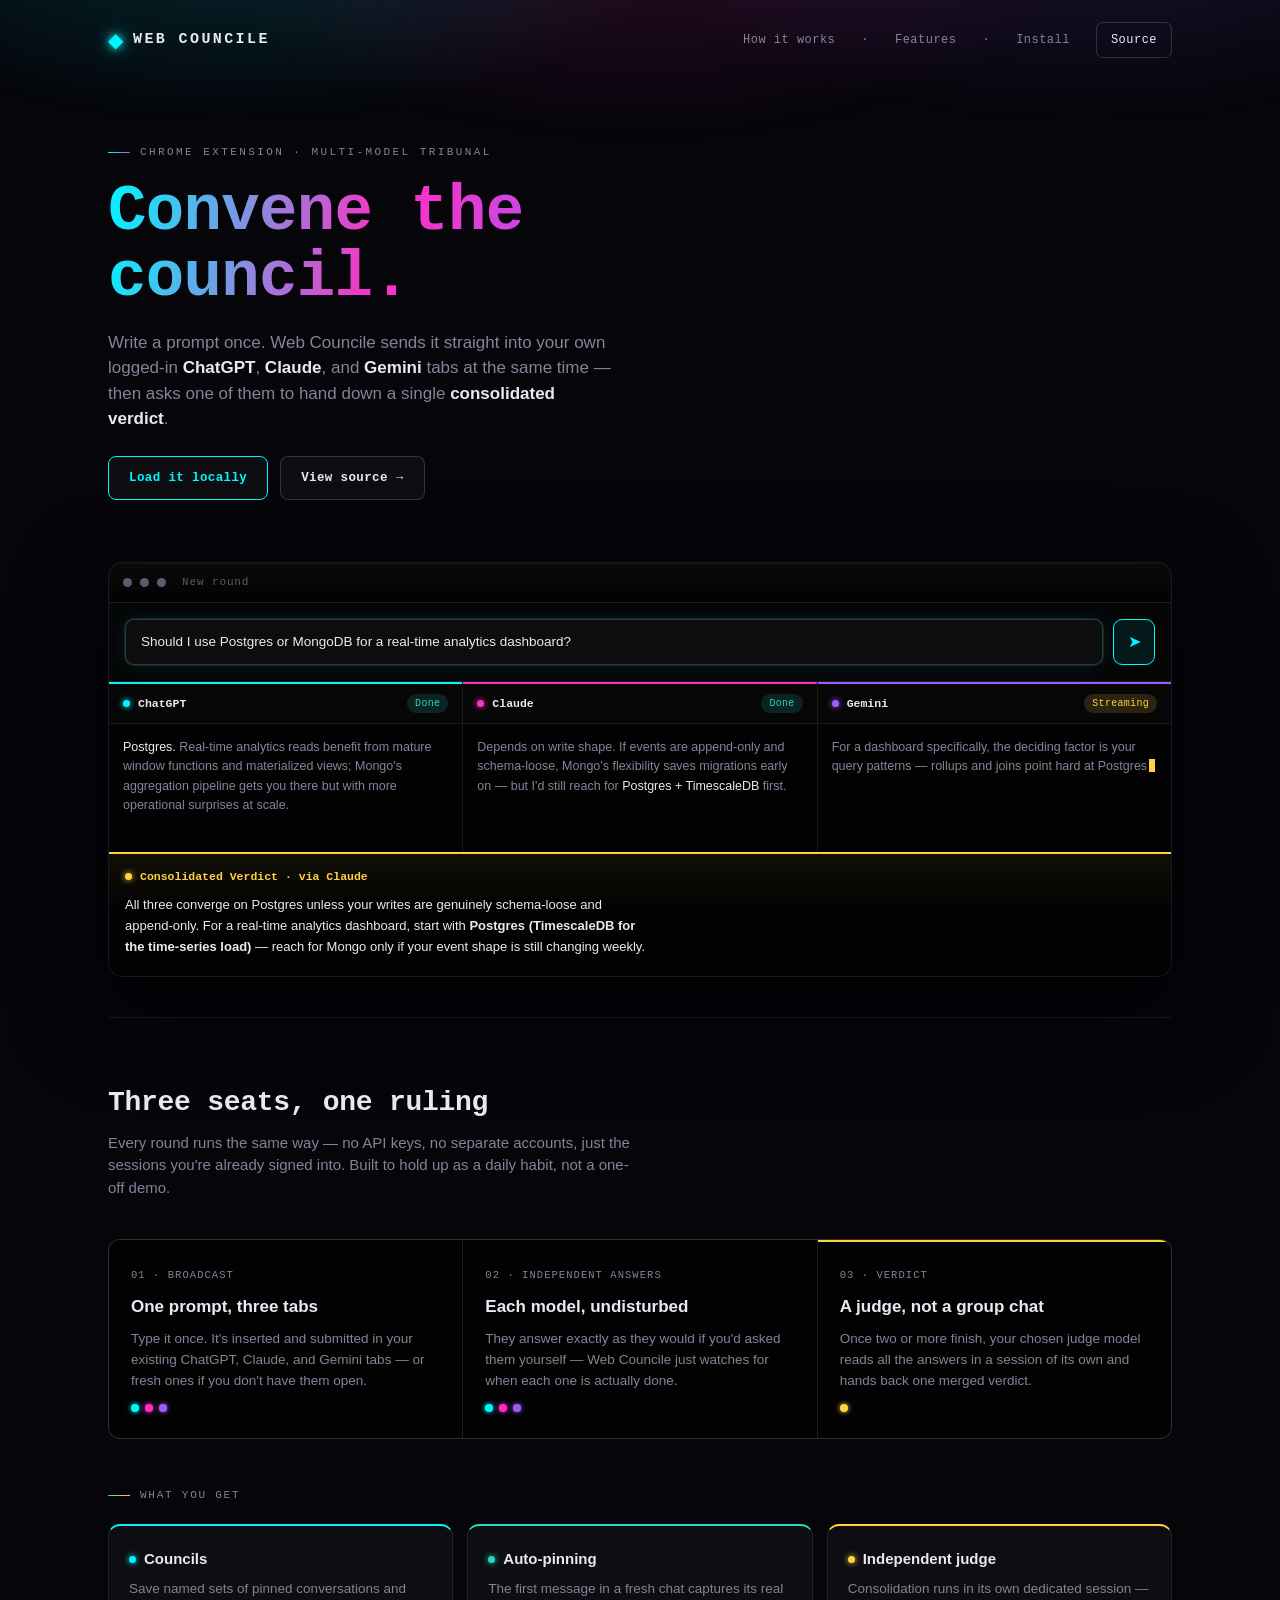
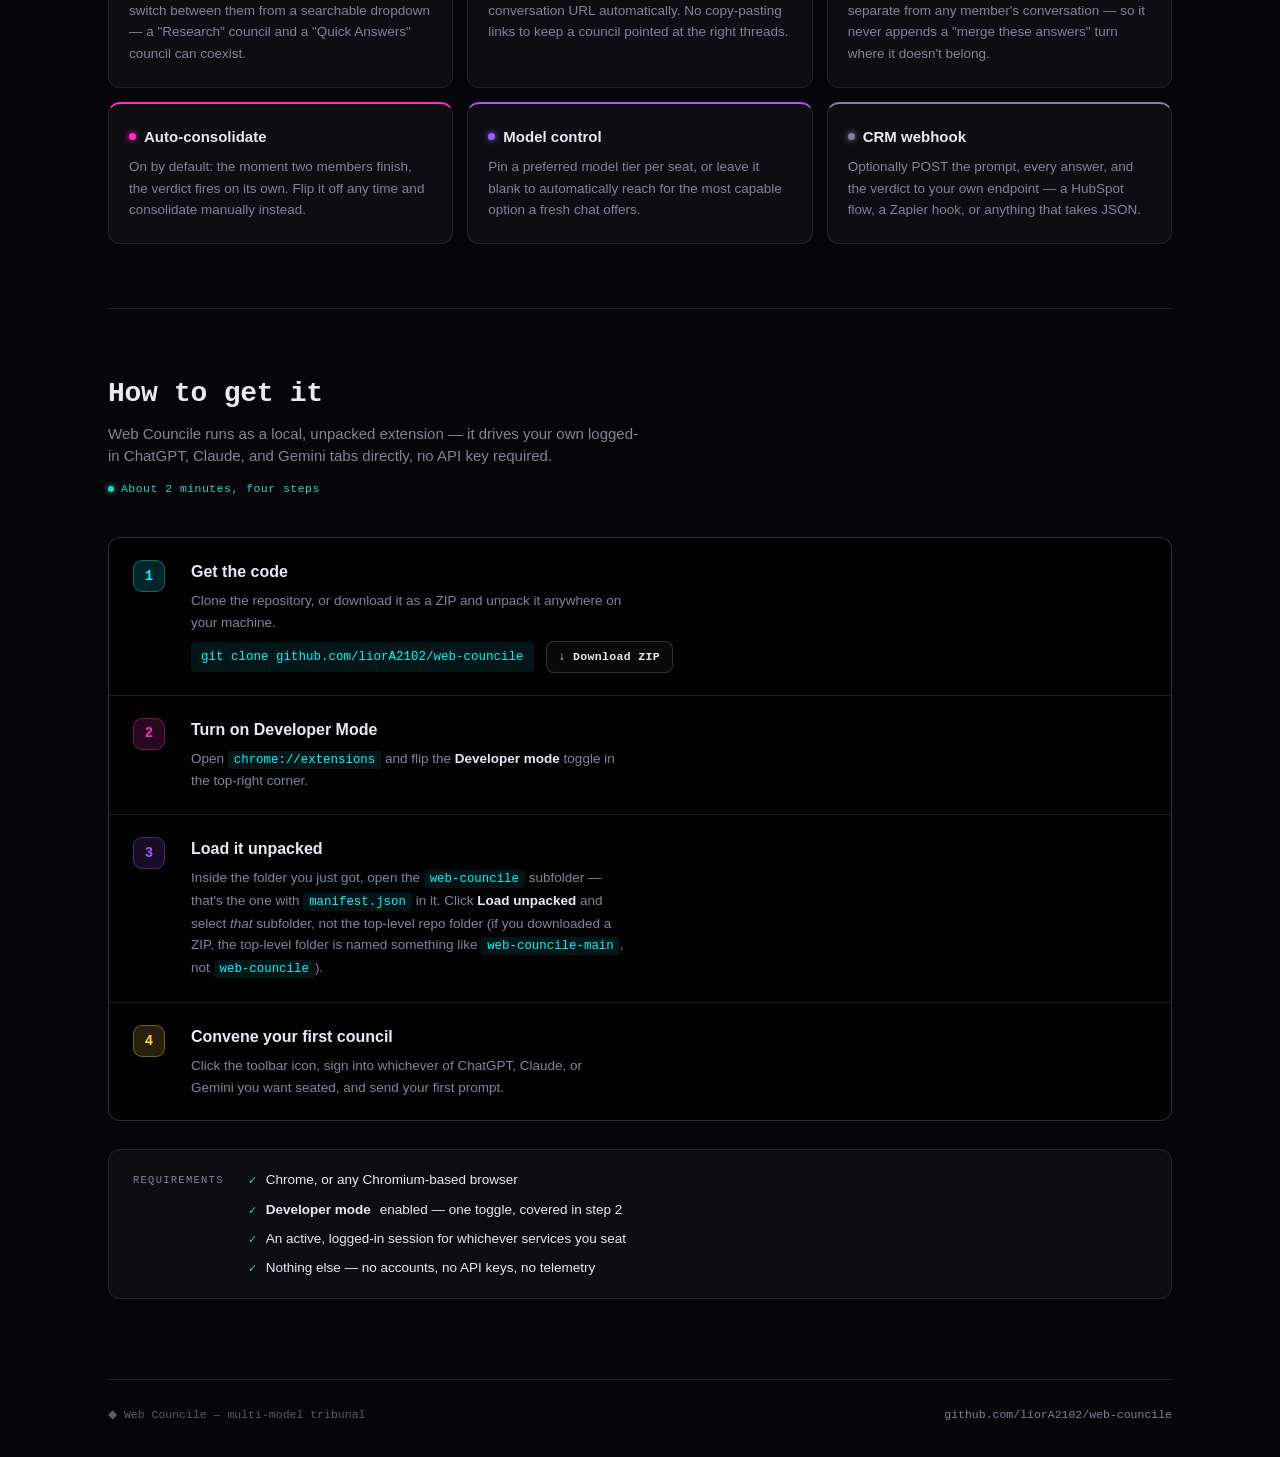
==== commit f2093eb8: "Merge pull request #3 from liorA2102/fix/seat-window-size-and-install-docs Widen seat windows and cl" ====
--- a/docs/index.html
+++ b/docs/index.html
@@ -741,6 +741,23 @@
     font-size: 12.5px;
     white-space: normal;
     overflow-wrap: anywhere;
+  }
+
+  .get-code-row {
+    display: flex;
+    align-items: center;
+    flex-wrap: wrap;
+    gap: 12px;
+  }
+
+  .get-code-row .inline-code {
+    margin-top: 8px;
+  }
+
+  .btn-sm {
+    padding: 6px 12px;
+    font-size: 11.5px;
+    margin-top: 8px;
   }
 
   @media (max-width: 640px) {
@@ -1027,7 +1044,10 @@
         <div>
           <h3>Get the code</h3>
           <p>Clone the repository, or download it as a ZIP and unpack it anywhere on your machine.</p>
-          <span class="inline-code">git clone github.com/liorA2102/web-councile</span>
+          <div class="get-code-row">
+            <span class="inline-code">git clone github.com/liorA2102/web-councile</span>
+            <a class="btn btn-ghost btn-sm" href="https://github.com/liorA2102/web-councile/archive/refs/heads/main.zip">&#8595; Download ZIP</a>
+          </div>
         </div>
       </div>
       <div class="install-step" data-tone="magenta">
